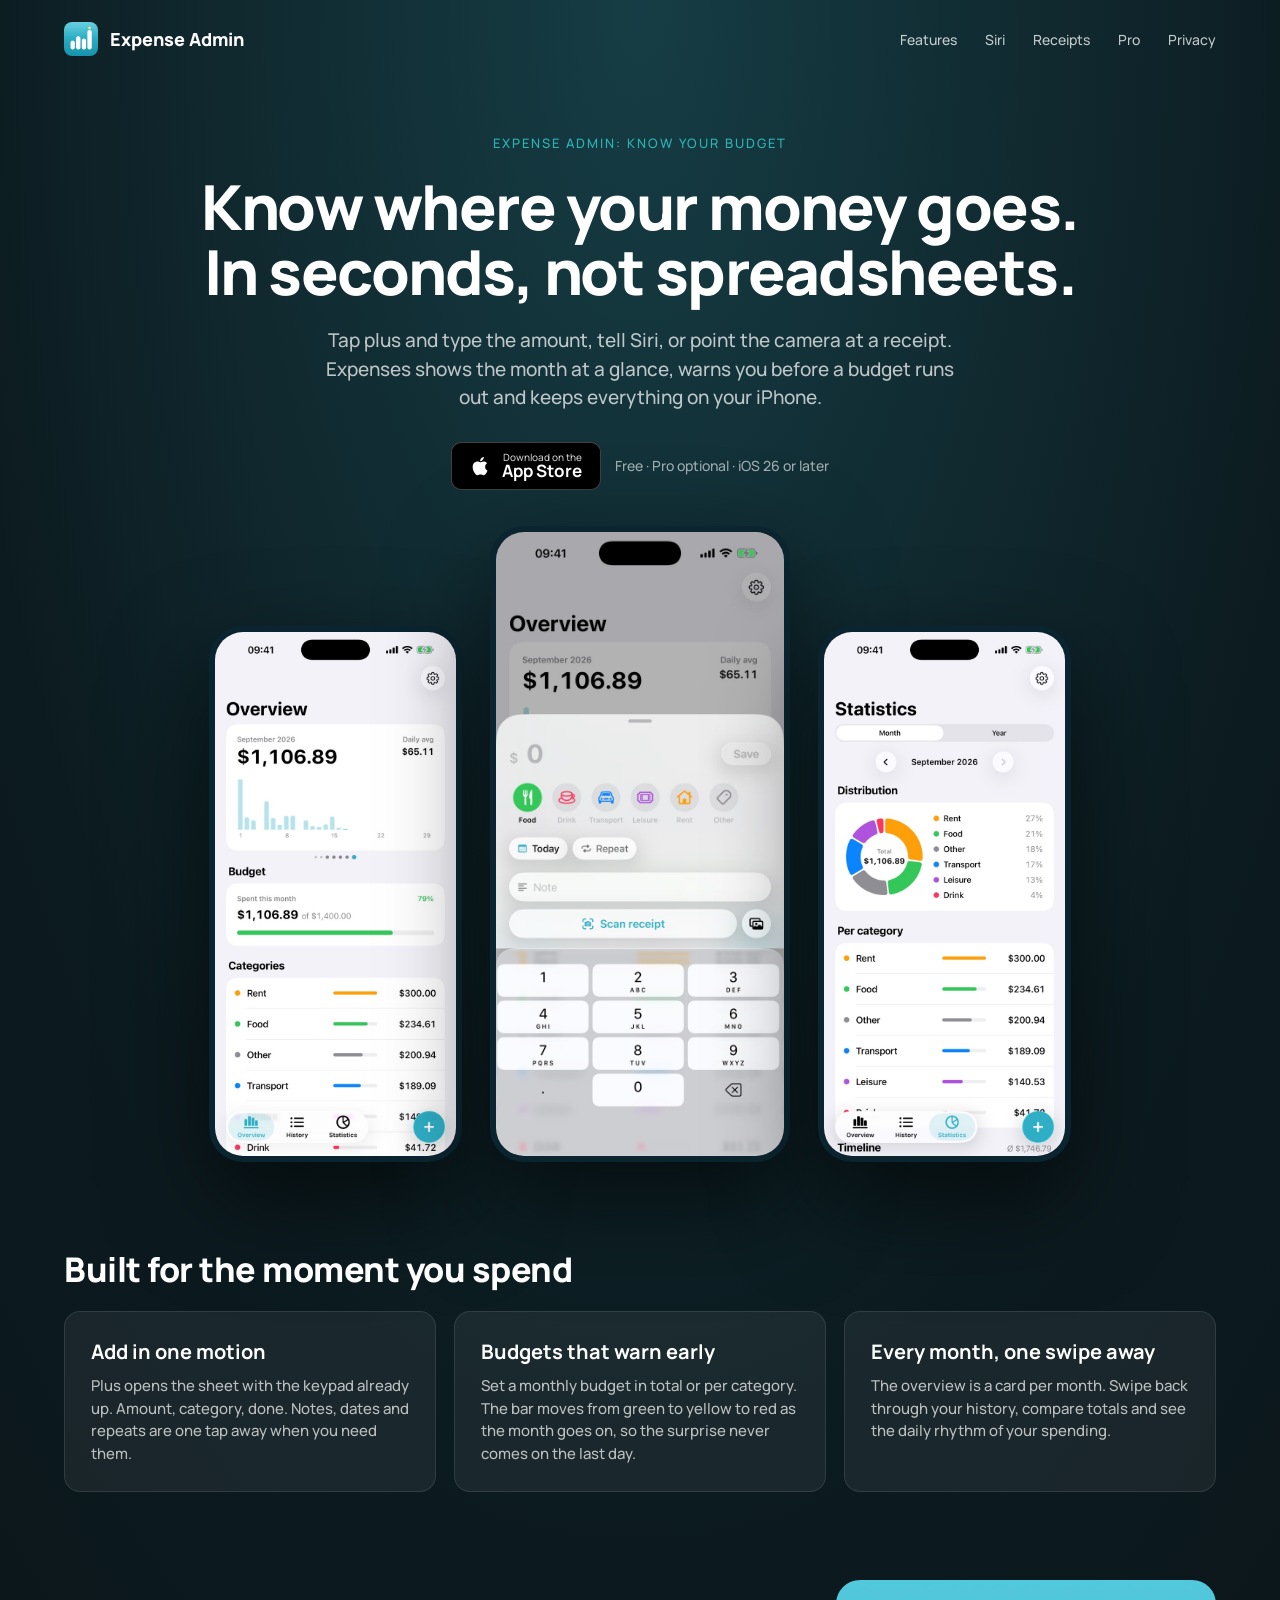
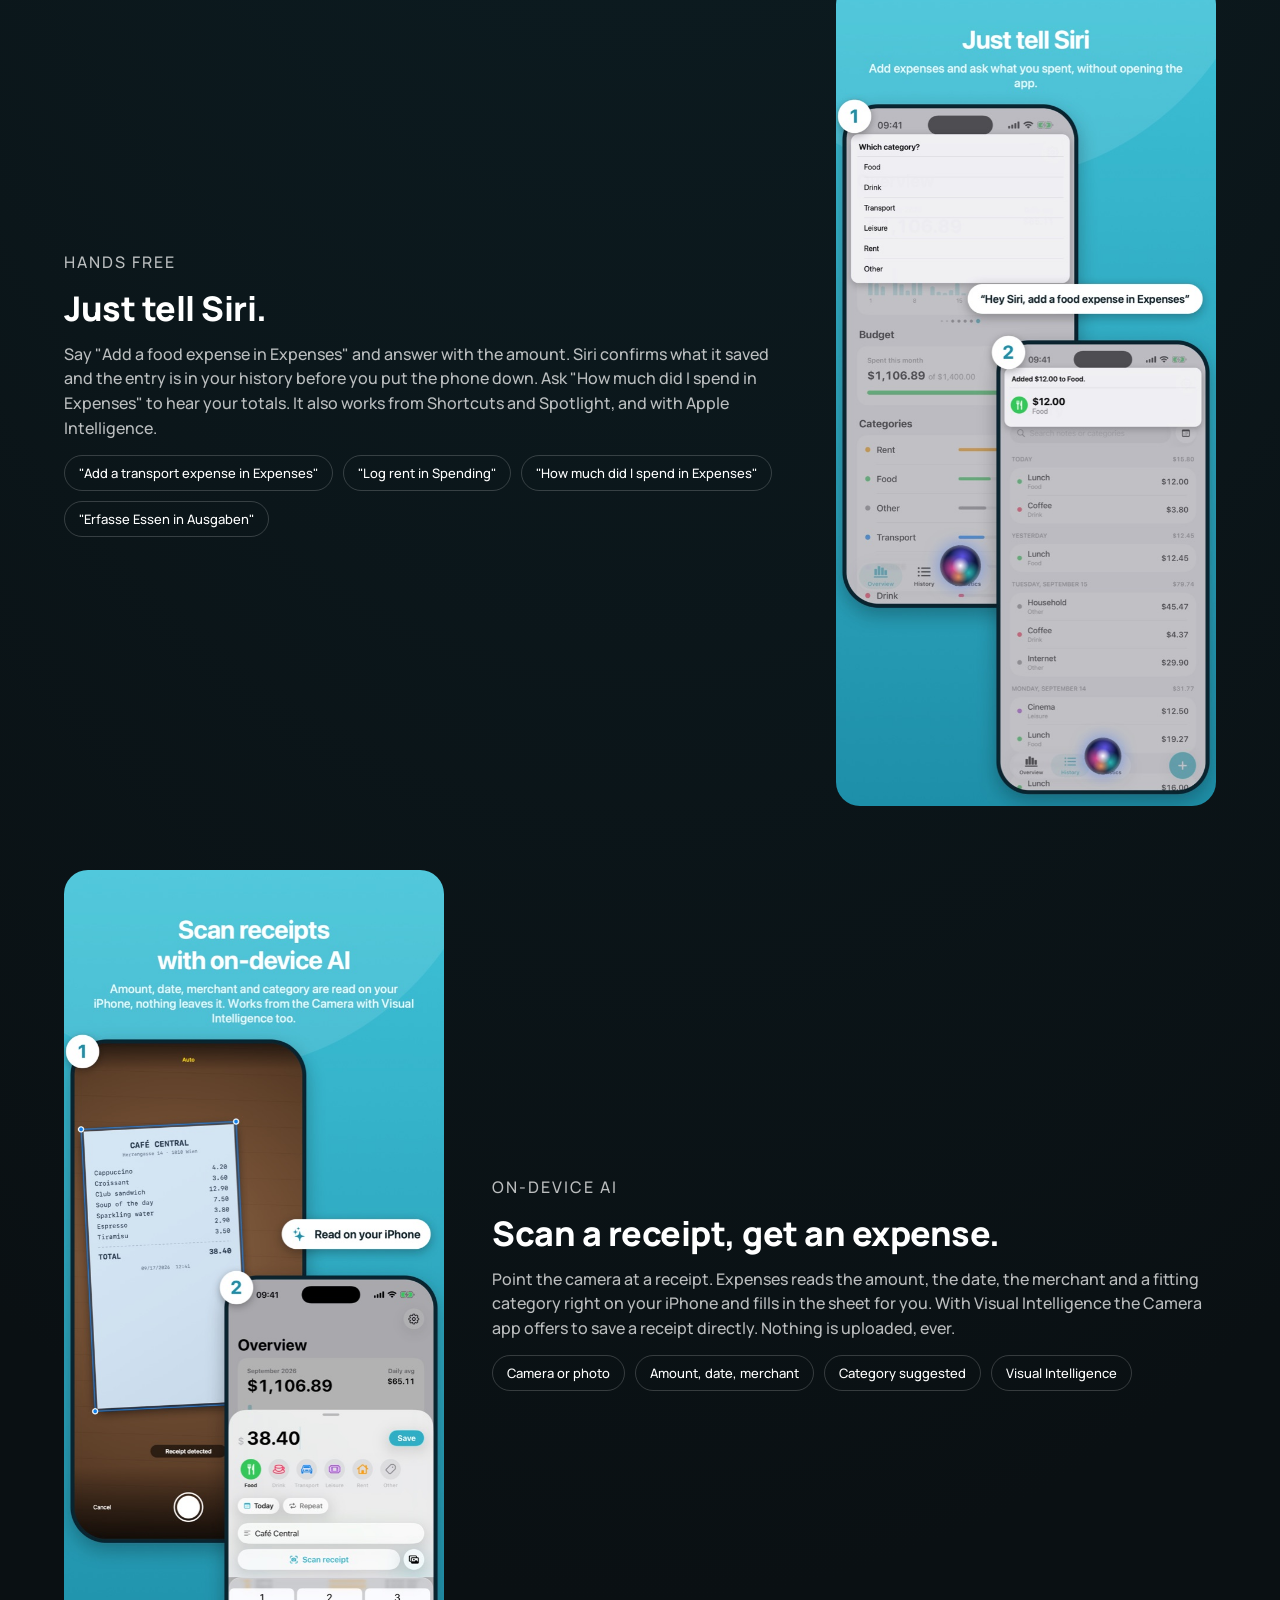
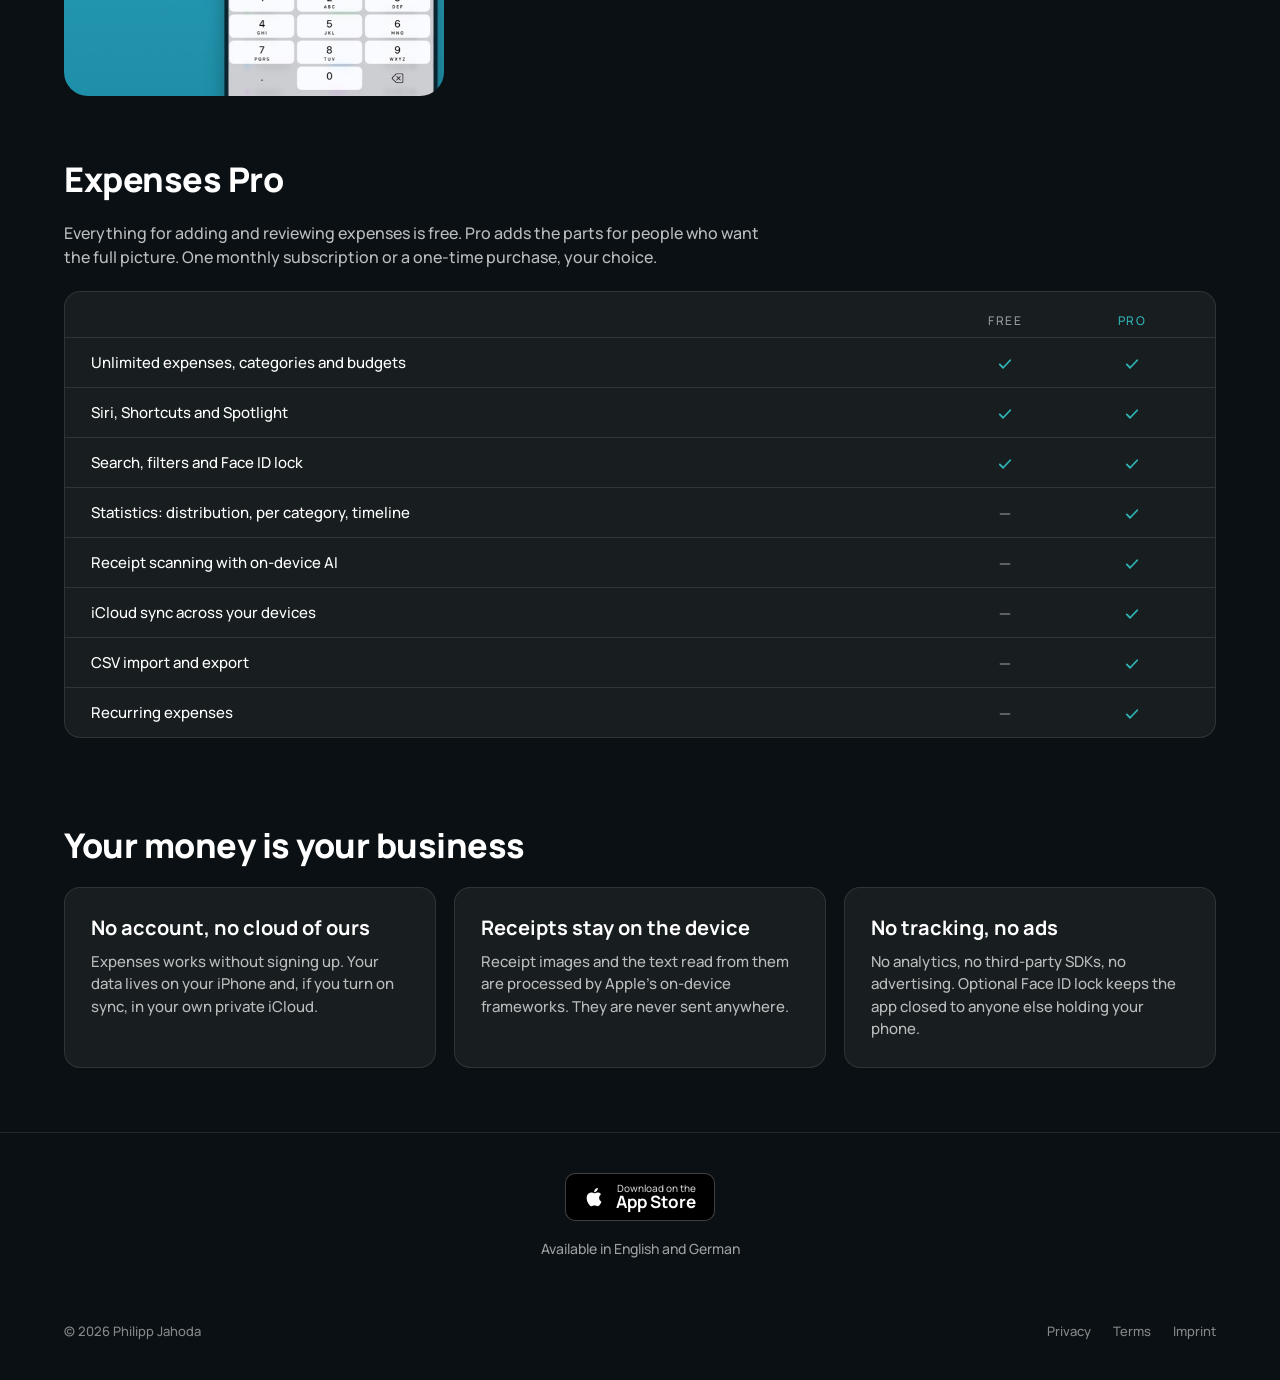
==== index.html @ 2e3025cd "Expense Admin landing site" ====
<!doctype html>
<html lang="en">
<head>
  <meta charset="utf-8">
  <meta name="viewport" content="width=device-width, initial-scale=1">
  <title>Expense Admin: Know your budget</title>
  <meta name="description" content="Expense Admin is a fast expense tracker for iPhone. Tap plus, tell Siri, or scan a receipt. Budgets, statistics and iCloud sync, with your data staying on your device.">
  <link rel="icon" type="image/png" href="assets/favicon.png?v=1">
  <link rel="apple-touch-icon" href="assets/icon.png?v=1">
  <link rel="preconnect" href="https://fonts.googleapis.com">
  <link rel="preconnect" href="https://fonts.gstatic.com" crossorigin>
  <link rel="stylesheet" href="https://fonts.googleapis.com/css2?family=Manrope:wght@500;600;700;800&display=swap">
  <link rel="stylesheet" href="styles.css">
</head>
<body>
<svg width="0" height="0" style="position:absolute" aria-hidden="true">
  <symbol id="check" viewBox="0 0 24 24"><path d="M5 12.5l4.5 4.5L19 7" fill="none" stroke="#2fb4b6" stroke-width="2.4" stroke-linecap="round" stroke-linejoin="round"/></symbol>
  <symbol id="dash" viewBox="0 0 24 24"><path d="M6 12h12" fill="none" stroke="rgba(255,255,255,0.3)" stroke-width="2.4" stroke-linecap="round"/></symbol>
  <symbol id="apple" viewBox="0 0 24 24"><path fill="#fff" d="M16.5 12.6c0-2.4 2-3.6 2.1-3.7-1.2-1.7-3-1.9-3.6-1.9-1.5-.2-3 .9-3.8.9-.8 0-2-.9-3.3-.8-1.7 0-3.2 1-4.1 2.5-1.8 3.1-.5 7.6 1.3 10.1.8 1.2 1.8 2.6 3.1 2.5 1.3 0 1.7-.8 3.3-.8 1.5 0 2 .8 3.3.8 1.4 0 2.2-1.2 3-2.5.9-1.4 1.3-2.7 1.3-2.8 0 0-2.6-1-2.6-3.9zM14 5.3c.7-.8 1.1-2 1-3.1-1 0-2.2.7-2.9 1.5-.6.7-1.2 1.9-1 3 1.1.1 2.2-.6 2.9-1.4z"/></symbol>
</svg>

<div class="stage">
  <header class="wrap nav">
    <a class="brand" href="#"><img src="assets/icon.png?v=1" alt="" width="34" height="34">Expense Admin</a>
    <nav class="nav-links">
      <a href="#features">Features</a>
      <a href="#siri">Siri</a>
      <a href="#receipts">Receipts</a>
      <a href="#pro">Pro</a>
      <a href="#privacy">Privacy</a>
    </nav>
  </header>

  <main>
    <section class="wrap hero">
      <p class="eyebrow">Expense Admin: Know your budget</p>
      <h1>Know where your money goes. In seconds, not spreadsheets.</h1>
      <p class="lead">Tap plus and type the amount, tell Siri, or point the camera at a receipt. Expenses shows the month at a glance, warns you before a budget runs out and keeps everything on your iPhone.</p>
      <div class="cta">
        <a class="store-badge" href="https://apps.apple.com/app/id951309216">
          <svg width="22" height="22" aria-hidden="true"><use href="#apple"/></svg>
          <div><small>Download on the</small><strong>App Store</strong></div>
        </a>
        <span class="cta-note">Free · Pro optional · iOS 26 or later</span>
      </div>
    </section>

    <div class="wrap phones">
      <figure class="phone"><img src="assets/overview.jpg?v=1" alt="The Overview screen with the month total, a daily chart, the budget bar and category totals"></figure>
      <figure class="phone main"><img src="assets/editor.jpg?v=1" alt="The add sheet with the amount field, categories, date and note above the keypad"></figure>
      <figure class="phone"><img src="assets/statistics.jpg?v=1" alt="The Statistics screen with a distribution ring and per-category bars"></figure>
    </div>

    <section id="features" class="wrap section">
      <h2>Built for the moment you spend</h2>
      <div class="cards">
        <article class="card">
          <h3>Add in one motion</h3>
          <p>Plus opens the sheet with the keypad already up. Amount, category, done. Notes, dates and repeats are one tap away when you need them.</p>
        </article>
        <article class="card">
          <h3>Budgets that warn early</h3>
          <p>Set a monthly budget in total or per category. The bar moves from green to yellow to red as the month goes on, so the surprise never comes on the last day.</p>
        </article>
        <article class="card">
          <h3>Every month, one swipe away</h3>
          <p>The overview is a card per month. Swipe back through your history, compare totals and see the daily rhythm of your spending.</p>
        </article>
      </div>
    </section>

    <section id="siri" class="wrap agents-row">
      <div class="agents-text">
        <p class="eyebrow">Hands free</p>
        <h2>Just tell Siri.</h2>
        <p>Say "Add a food expense in Expenses" and answer with the amount. Siri confirms what it saved and the entry is in your history before you put the phone down. Ask "How much did I spend in Expenses" to hear your totals. It also works from Shortcuts and Spotlight, and with Apple Intelligence.</p>
        <div class="pills"><span>"Add a transport expense in Expenses"</span><span>"Log rent in Spending"</span><span>"How much did I spend in Expenses"</span><span>"Erfasse Essen in Ausgaben"</span></div>
      </div>
      <div class="frame tall">
        <img src="assets/siri-flow.jpg?v=1" alt="Two phones: Siri asking which category, then confirming that 12 dollars were added to Food" loading="lazy">
      </div>
    </section>

    <section id="receipts" class="wrap agents-row">
      <div class="agents-text">
        <p class="eyebrow">On-device AI</p>
        <h2>Scan a receipt, get an expense.</h2>
        <p>Point the camera at a receipt. Expenses reads the amount, the date, the merchant and a fitting category right on your iPhone and fills in the sheet for you. With Visual Intelligence the Camera app offers to save a receipt directly. Nothing is uploaded, ever.</p>
        <div class="pills"><span>Camera or photo</span><span>Amount, date, merchant</span><span>Category suggested</span><span>Visual Intelligence</span></div>
      </div>
      <div class="frame tall">
        <img src="assets/receipt-flow.jpg?v=1" alt="Two phones: a receipt in the document camera, then the add sheet filled with the total and the merchant" loading="lazy">
      </div>
    </section>

    <section id="pro" class="wrap section">
      <h2>Expenses Pro</h2>
      <p class="section-intro">Everything for adding and reviewing expenses is free. Pro adds the parts for people who want the full picture. One monthly subscription or a one-time purchase, your choice.</p>
      <table class="compare-table">
        <thead>
          <tr><th scope="col"></th><th scope="col">Free</th><th scope="col" class="ours">Pro</th></tr>
        </thead>
        <tbody>
          <tr><td>Unlimited expenses, categories and budgets</td><td><span class="col-label">Free</span><svg width="18" height="18" aria-label="yes"><use href="#check"/></svg></td><td class="ours"><span class="col-label">Pro</span><svg width="18" height="18" aria-label="yes"><use href="#check"/></svg></td></tr>
          <tr><td>Siri, Shortcuts and Spotlight</td><td><span class="col-label">Free</span><svg width="18" height="18" aria-label="yes"><use href="#check"/></svg></td><td class="ours"><span class="col-label">Pro</span><svg width="18" height="18" aria-label="yes"><use href="#check"/></svg></td></tr>
          <tr><td>Search, filters and Face ID lock</td><td><span class="col-label">Free</span><svg width="18" height="18" aria-label="yes"><use href="#check"/></svg></td><td class="ours"><span class="col-label">Pro</span><svg width="18" height="18" aria-label="yes"><use href="#check"/></svg></td></tr>
          <tr><td>Statistics: distribution, per category, timeline</td><td><span class="col-label">Free</span><svg width="18" height="18" aria-label="no"><use href="#dash"/></svg></td><td class="ours"><span class="col-label">Pro</span><svg width="18" height="18" aria-label="yes"><use href="#check"/></svg></td></tr>
          <tr><td>Receipt scanning with on-device AI</td><td><span class="col-label">Free</span><svg width="18" height="18" aria-label="no"><use href="#dash"/></svg></td><td class="ours"><span class="col-label">Pro</span><svg width="18" height="18" aria-label="yes"><use href="#check"/></svg></td></tr>
          <tr><td>iCloud sync across your devices</td><td><span class="col-label">Free</span><svg width="18" height="18" aria-label="no"><use href="#dash"/></svg></td><td class="ours"><span class="col-label">Pro</span><svg width="18" height="18" aria-label="yes"><use href="#check"/></svg></td></tr>
          <tr><td>CSV import and export</td><td><span class="col-label">Free</span><svg width="18" height="18" aria-label="no"><use href="#dash"/></svg></td><td class="ours"><span class="col-label">Pro</span><svg width="18" height="18" aria-label="yes"><use href="#check"/></svg></td></tr>
          <tr><td>Recurring expenses</td><td><span class="col-label">Free</span><svg width="18" height="18" aria-label="no"><use href="#dash"/></svg></td><td class="ours"><span class="col-label">Pro</span><svg width="18" height="18" aria-label="yes"><use href="#check"/></svg></td></tr>
        </tbody>
      </table>
    </section>

    <section id="privacy" class="wrap section">
      <h2>Your money is your business</h2>
      <div class="cards">
        <article class="card">
          <h3>No account, no cloud of ours</h3>
          <p>Expenses works without signing up. Your data lives on your iPhone and, if you turn on sync, in your own private iCloud.</p>
        </article>
        <article class="card">
          <h3>Receipts stay on the device</h3>
          <p>Receipt images and the text read from them are processed by Apple's on-device frameworks. They are never sent anywhere.</p>
        </article>
        <article class="card">
          <h3>No tracking, no ads</h3>
          <p>No analytics, no third-party SDKs, no advertising. Optional Face ID lock keeps the app closed to anyone else holding your phone.</p>
        </article>
      </div>
    </section>

    <section class="wrap closing">
      <a class="store-badge" href="https://apps.apple.com/app/id951309216">
        <svg width="22" height="22" aria-hidden="true"><use href="#apple"/></svg>
        <div><small>Download on the</small><strong>App Store</strong></div>
      </a>
      <span class="cta-note">Available in English and German</span>
    </section>
  </main>

  <footer class="wrap footer">
    <span>© 2026 Philipp Jahoda</span>
    <nav>
      <a href="privacy.html">Privacy</a>
      <a href="terms.html">Terms</a>
      <a href="imprint.html">Imprint</a>
    </nav>
  </footer>
</div>
</body>
</html>
---- styles.css ----
:root {
  --accent: #2fb4b6;
  --accent-hover: #1f8f91;
  --stage: radial-gradient(120% 70% at 50% 0%, #163d45 0%, #0c1b20 45%, #0a1013 100%);
  --ground: #0a1013;
  --card-bg: rgba(255, 255, 255, 0.06);
  --card-border: rgba(255, 255, 255, 0.1);
  --line: rgba(255, 255, 255, 0.1);
  --text: #fff;
  --text-soft: rgba(255, 255, 255, 0.72);
  --text-dim: rgba(255, 255, 255, 0.55);
  --text-faint: rgba(255, 255, 255, 0.5);
  --shadow: 0 40px 100px rgba(0, 0, 0, 0.6);
  --gutter: 64px;
}

* { box-sizing: border-box; }

html { scroll-behavior: smooth; }

body {
  margin: 0;
  font-family: Manrope, -apple-system, "Helvetica Neue", sans-serif;
  font-weight: 500;
  -webkit-font-smoothing: antialiased;
  color: var(--text);
  background: var(--ground);
}

a { color: var(--accent); text-decoration: none; }
a:hover { color: var(--accent-hover); }

h1, h2, h3, p { margin: 0; }

.stage {
  background: var(--stage);
  min-height: 100vh;
}

.wrap {
  max-width: 1280px;
  margin: 0 auto;
  padding-inline: var(--gutter);
}

.nav {
  display: flex;
  align-items: center;
  justify-content: space-between;
  padding-block: 22px;
}

.brand {
  display: flex;
  align-items: center;
  gap: 12px;
  color: var(--text);
  font-weight: 800;
  font-size: 18px;
}
.brand:hover { color: var(--text); }
.brand img { width: 34px; height: 34px; border-radius: 8px; }

.nav-links {
  display: flex;
  gap: 28px;
  font-size: 14px;
}
.nav-links a { color: rgba(255, 255, 255, 0.75); }
.nav-links a:hover { color: var(--text); }

.hero {
  display: flex;
  flex-direction: column;
  align-items: center;
  gap: 22px;
  padding-block: 56px 24px;
  text-align: center;
}

.eyebrow {
  font-size: 13px;
  letter-spacing: 2px;
  text-transform: uppercase;
  color: var(--accent);
}

.hero h1 {
  font-size: clamp(36px, 6vw, 62px);
  line-height: 1.05;
  font-weight: 800;
  letter-spacing: -1.5px;
  max-width: 900px;
}

.lead {
  font-size: 19px;
  line-height: 1.5;
  color: var(--text-soft);
  max-width: 640px;
}

.cta {
  display: flex;
  gap: 14px;
  align-items: center;
  flex-wrap: wrap;
  justify-content: center;
  margin-top: 8px;
}
.cta-note { font-size: 14px; color: rgba(255, 255, 255, 0.6); }

.store-badge {
  display: inline-flex;
  align-items: center;
  gap: 10px;
  height: 48px;
  padding: 0 18px;
  border-radius: 10px;
  background: #000;
  color: var(--text);
  border: 1px solid rgba(255, 255, 255, 0.25);
}
.store-badge:hover { color: var(--text); border-color: rgba(255, 255, 255, 0.5); }
.store-badge div { display: flex; flex-direction: column; line-height: 1.05; }
.store-badge small { font-size: 10px; opacity: 0.8; }
.store-badge strong { font-size: 17px; font-weight: 700; }

.frame {
  position: relative;
  width: 100%;
  max-width: 1040px;
  margin: 0 auto;
  aspect-ratio: 16 / 9;
  border-radius: 18px;
  overflow: hidden;
  box-shadow: var(--shadow);
  background: #000;
}
.frame video,
.frame img {
  display: block;
  width: 100%;
  height: 100%;
  object-fit: cover;
}
.frame-note {
  position: absolute;
  left: 14px;
  bottom: 12px;
  font-size: 12px;
  color: rgba(255, 255, 255, 0.7);
  background: rgba(0, 0, 0, 0.45);
  padding: 4px 8px;
  border-radius: 6px;
  pointer-events: none;
}
.frame-note.top { top: 12px; bottom: auto; }

.hero-video { padding-block: 20px 64px; }

.section {
  display: flex;
  flex-direction: column;
  gap: 22px;
  padding-block: 24px 64px;
}
.section.centered { align-items: center; text-align: center; padding-top: 8px; }
.section h2, .agents-text h2 {
  font-size: 34px;
  font-weight: 800;
  letter-spacing: -0.5px;
  line-height: 1.15;
}
.section-intro {
  font-size: 16px;
  line-height: 1.5;
  color: var(--text-soft);
  max-width: 720px;
}
.section.centered .section-intro { max-width: 640px; }

.cards {
  display: grid;
  grid-template-columns: repeat(3, minmax(0, 1fr));
  gap: 18px;
}
.card {
  display: flex;
  flex-direction: column;
  gap: 10px;
  padding: 26px;
  border-radius: 16px;
  background: var(--card-bg);
  border: 1px solid var(--card-border);
}
.card h3 { font-size: 20px; font-weight: 700; }
.card p { font-size: 15px; line-height: 1.5; color: rgba(255, 255, 255, 0.7); }

.compare-table {
  width: 100%;
  border-collapse: separate;
  border-spacing: 0;
  border-radius: 16px;
  background: var(--card-bg);
  border: 1px solid var(--card-border);
}
.compare-table th {
  padding: 20px 0 8px;
  font-size: 12px;
  font-weight: 500;
  letter-spacing: 1.5px;
  text-transform: uppercase;
  color: var(--text-dim);
  text-align: center;
}
.compare-table th:first-child { width: auto; }
.compare-table th.ours { color: var(--accent); }
.compare-table th:not(:first-child) { width: 140px; }
.compare-table td {
  padding: 14px 0;
  border-top: 1px solid var(--line);
  font-size: 15px;
}
.compare-table td:first-child { padding-left: 26px; }
.compare-table td:last-child { padding-right: 26px; }
.compare-table th:first-child { padding-left: 26px; }
.compare-table th:last-child { padding-right: 26px; }
.compare-table td:not(:first-child) { text-align: center; }
.compare-table svg { display: inline-block; vertical-align: middle; }
.compare-table .col-label { display: none; }

.agents-row {
  display: flex;
  flex-direction: column;
  gap: 32px;
  align-items: stretch;
  padding-block: 24px 40px;
}
.agents-text {
  display: flex;
  flex-direction: column;
  gap: 14px;
  max-width: 760px;
}
.agents-text p { font-size: 16px; line-height: 1.55; color: var(--text-soft); }
.agents-row .frame {
  width: 100%;
  max-width: 1040px;
  margin: 0 auto;
  border-radius: 14px;
  box-shadow: 0 30px 80px rgba(0, 0, 0, 0.5);
}

.pills { display: flex; gap: 10px; flex-wrap: wrap; }
.pills span {
  padding: 8px 14px;
  border-radius: 999px;
  border: 1px solid rgba(255, 255, 255, 0.18);
  font-size: 13px;
}

.closing {
  display: flex;
  flex-direction: column;
  align-items: center;
  gap: 18px;
  padding-block: 40px 64px;
  text-align: center;
  border-top: 1px solid var(--line);
}

.footer {
  display: flex;
  justify-content: space-between;
  align-items: center;
  gap: 16px;
  flex-wrap: wrap;
  padding-bottom: 40px;
  font-size: 13px;
  color: var(--text-faint);
}
.footer nav { display: flex; gap: 22px; }
.footer a { color: var(--text-faint); }
.footer a:hover { color: var(--text); }

.legal {
  max-width: 680px;
  margin: 0 auto;
  padding-block: 40px 80px;
  font-size: 16px;
  line-height: 1.6;
  color: var(--text-soft);
}
.legal h1 { font-size: 38px; line-height: 1.1; letter-spacing: -1px; color: var(--text); margin-bottom: 8px; }
.legal h2 { font-size: 22px; font-weight: 700; color: var(--text); margin-top: 36px; margin-bottom: 8px; }
.legal p { margin-bottom: 14px; }
.legal ul { margin: 0 0 14px; padding-left: 22px; }
.legal li { margin-bottom: 6px; }
.legal .updated { font-size: 14px; color: var(--text-dim); }
.legal .back { display: inline-block; margin-top: 32px; }

@media (max-width: 900px) {
  :root { --gutter: 32px; }
  .cards { grid-template-columns: 1fr; }
  .agents-row { flex-direction: column; align-items: stretch; }
  .agents-row .frame { width: 100%; }
}

@media (max-width: 720px) {
  .nav-links { display: none; }
}

@media (max-width: 600px) {
  :root { --gutter: 20px; }
  .hero { padding-top: 32px; }
  .hero h1 { letter-spacing: -1px; }
  .lead { font-size: 17px; }
  .section h2, .agents-text h2 { font-size: 28px; }
  .frame, .agents-row .frame { border-radius: 12px; }

  .compare-table thead { display: none; }
  .compare-table, .compare-table tbody, .compare-table tr, .compare-table td { display: block; }
  .compare-table { padding: 4px 20px; }
  .compare-table tr { padding: 14px 0; border-top: 1px solid var(--line); }
  .compare-table tr:first-child { border-top: 0; }
  .compare-table td { padding: 0; border: 0; }
  .compare-table td:first-child { padding: 0 0 8px; }
  .compare-table td:not(:first-child) {
    display: inline-flex;
    align-items: center;
    gap: 6px;
    margin-right: 18px;
    font-size: 13px;
    color: var(--text-dim);
  }
  .compare-table td.ours { color: var(--accent); }
  .compare-table .col-label { display: inline; }
}

.phones {
  display: flex;
  justify-content: center;
  align-items: flex-end;
  gap: 28px;
  padding-block: 12px 64px;
}
.phone {
  margin: 0;
  width: 22%;
  max-width: 300px;
  border-radius: 34px;
  overflow: hidden;
  border: 6px solid #0b2530;
  box-shadow: var(--shadow);
  background: #000;
}
.phone.main { width: 26%; max-width: 340px; }
.phone img { display: block; width: 100%; height: auto; }

.frame.tall {
  aspect-ratio: 1320 / 2868;
  max-width: 460px;
  background: transparent;
  box-shadow: none;
  border-radius: 24px;
}
.agents-row .frame.tall { max-width: 460px; }

@media (min-width: 901px) {
  .agents-row { flex-direction: row; align-items: center; gap: 48px; }
  .agents-row .agents-text { flex: 1; }
  .agents-row .frame.tall { flex: 0 0 380px; }
  #receipts { flex-direction: row-reverse; }
}

@media (max-width: 600px) {
  .phones { gap: 12px; padding-bottom: 40px; }
  .phone { width: 30%; border-radius: 22px; border-width: 4px; }
  .phone.main { width: 34%; }
}
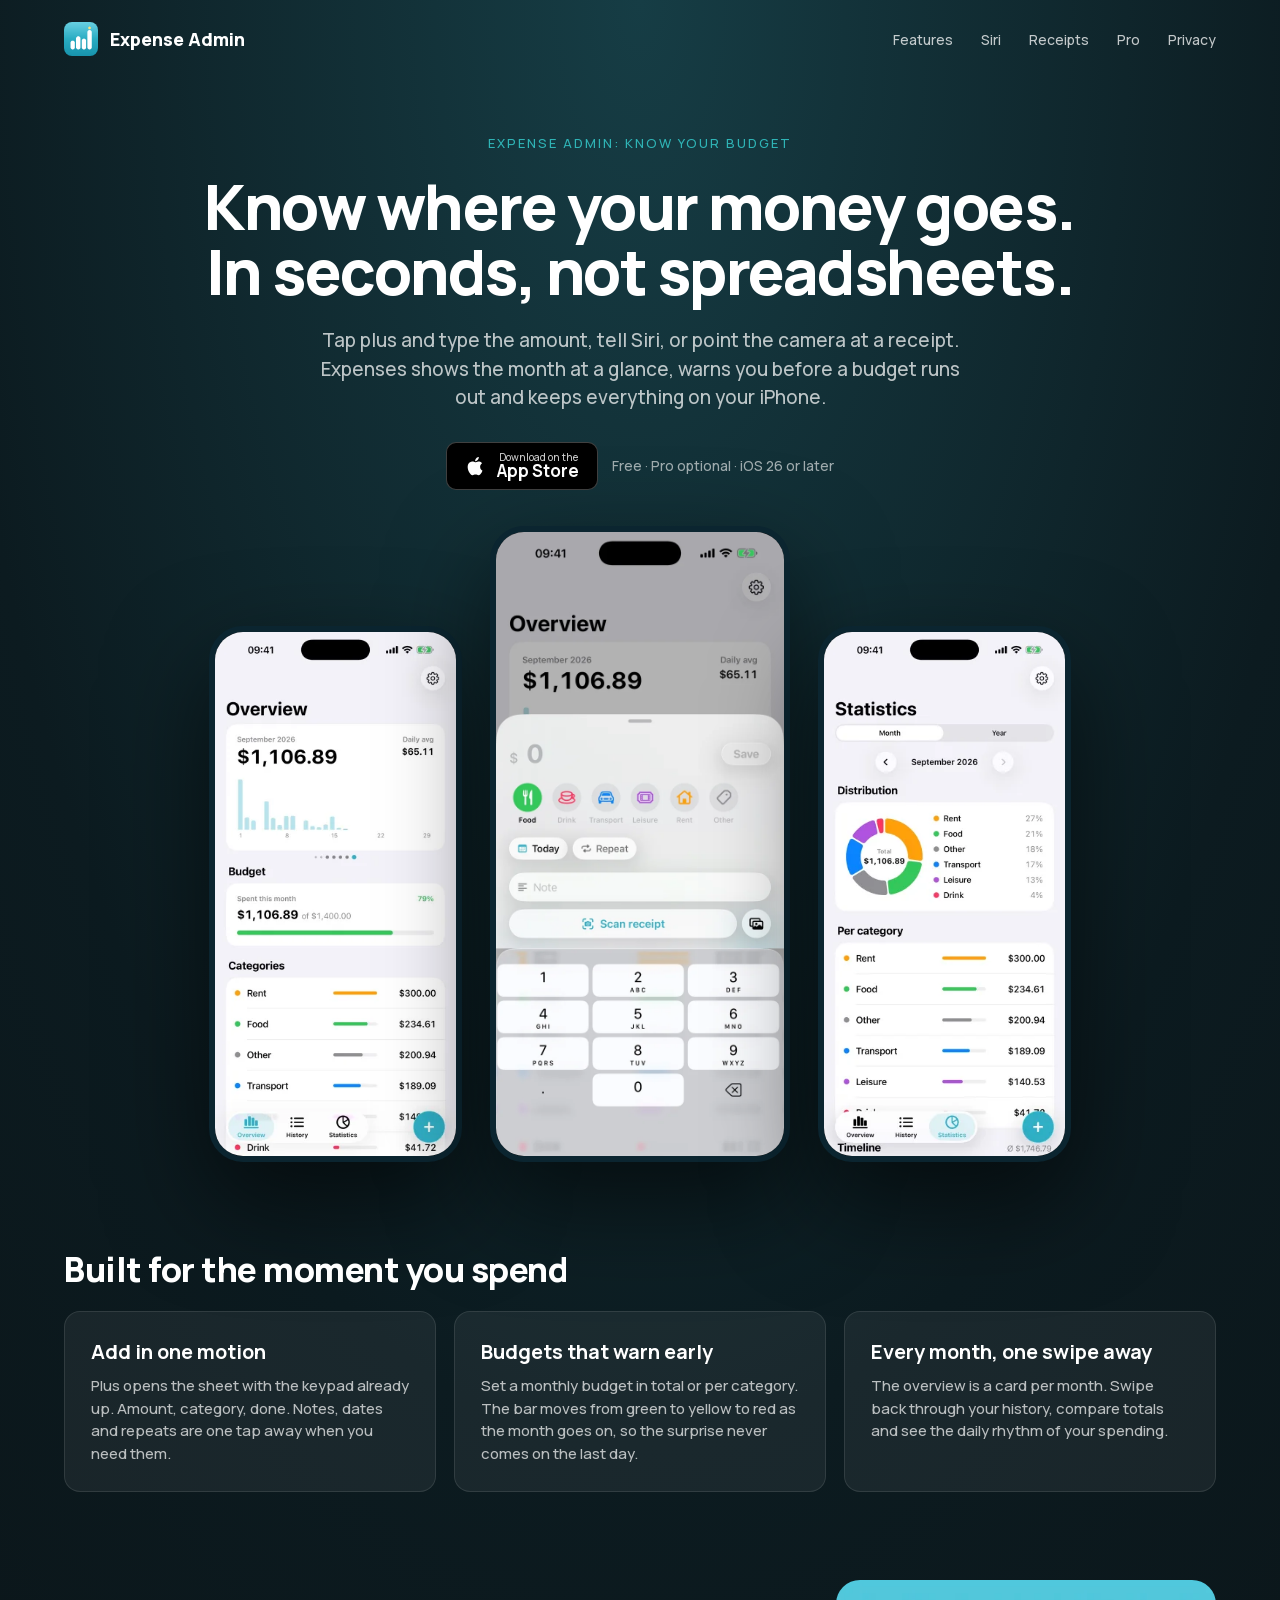
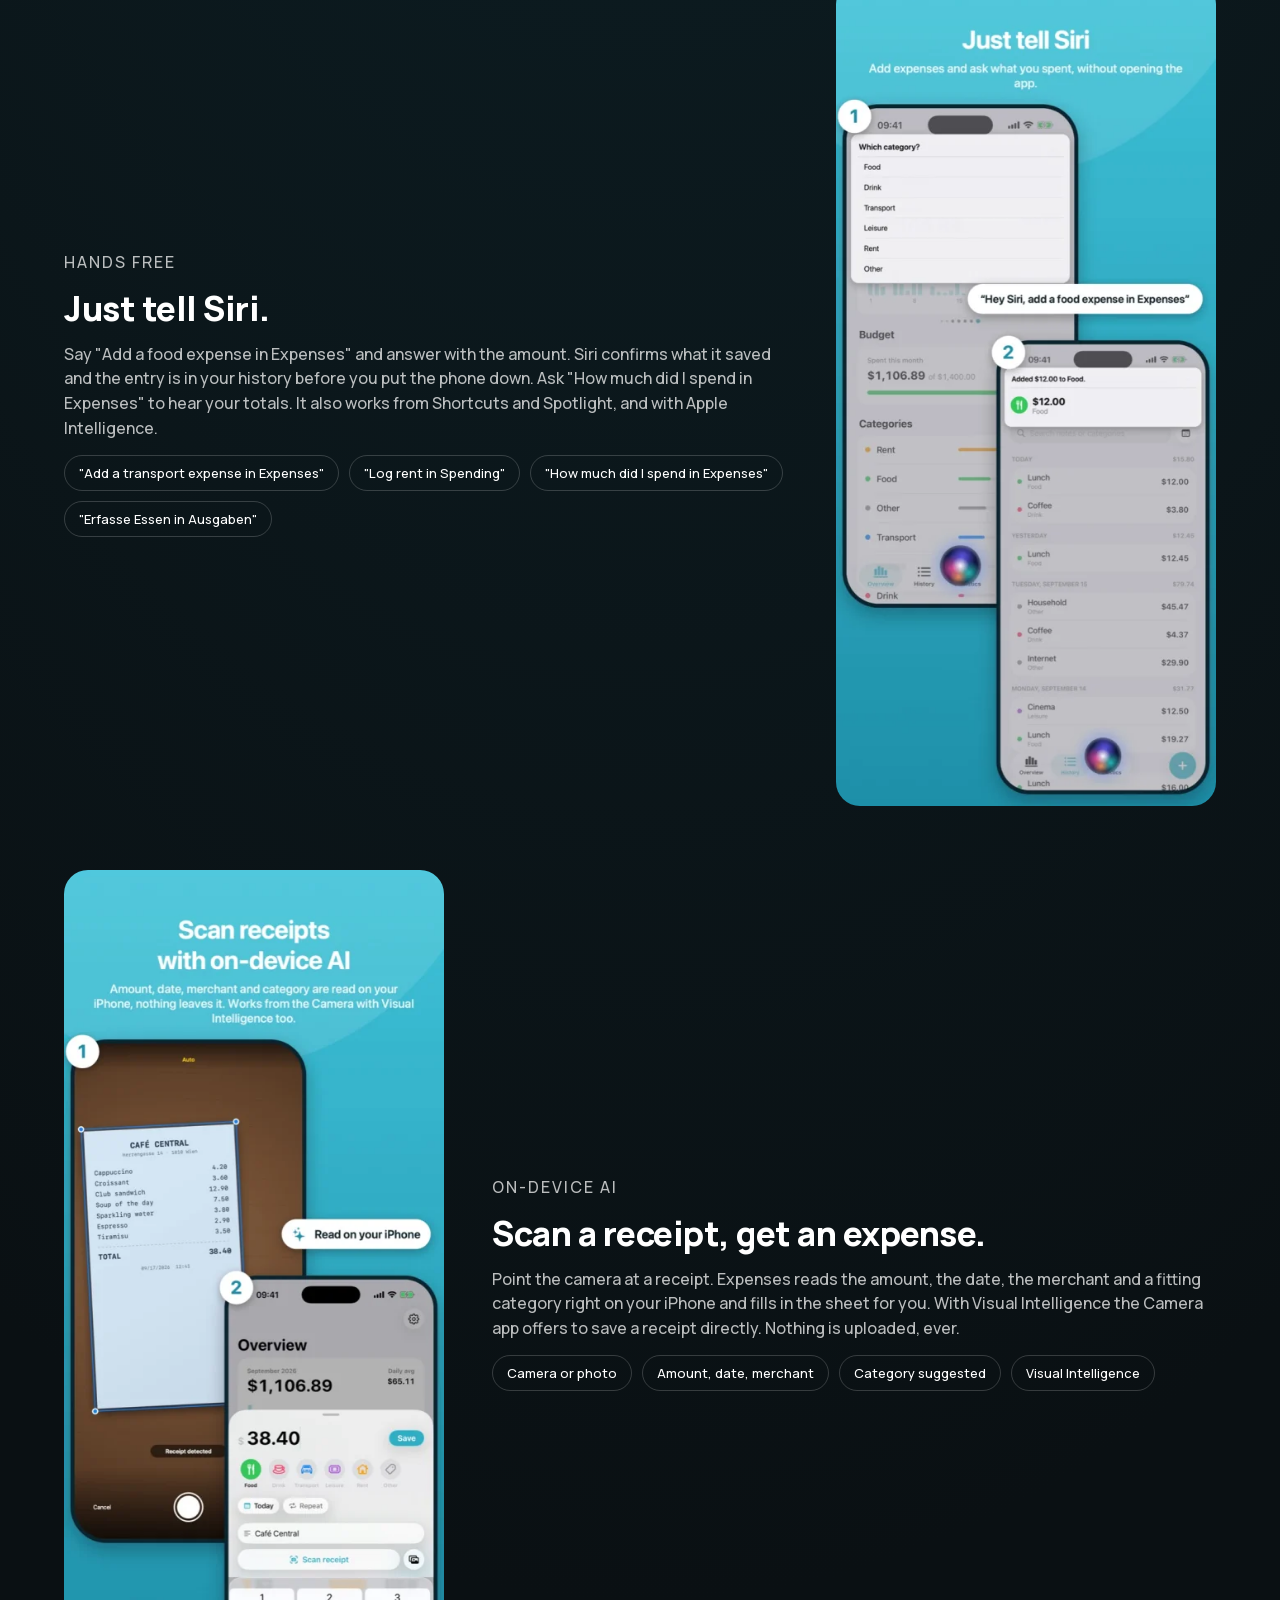
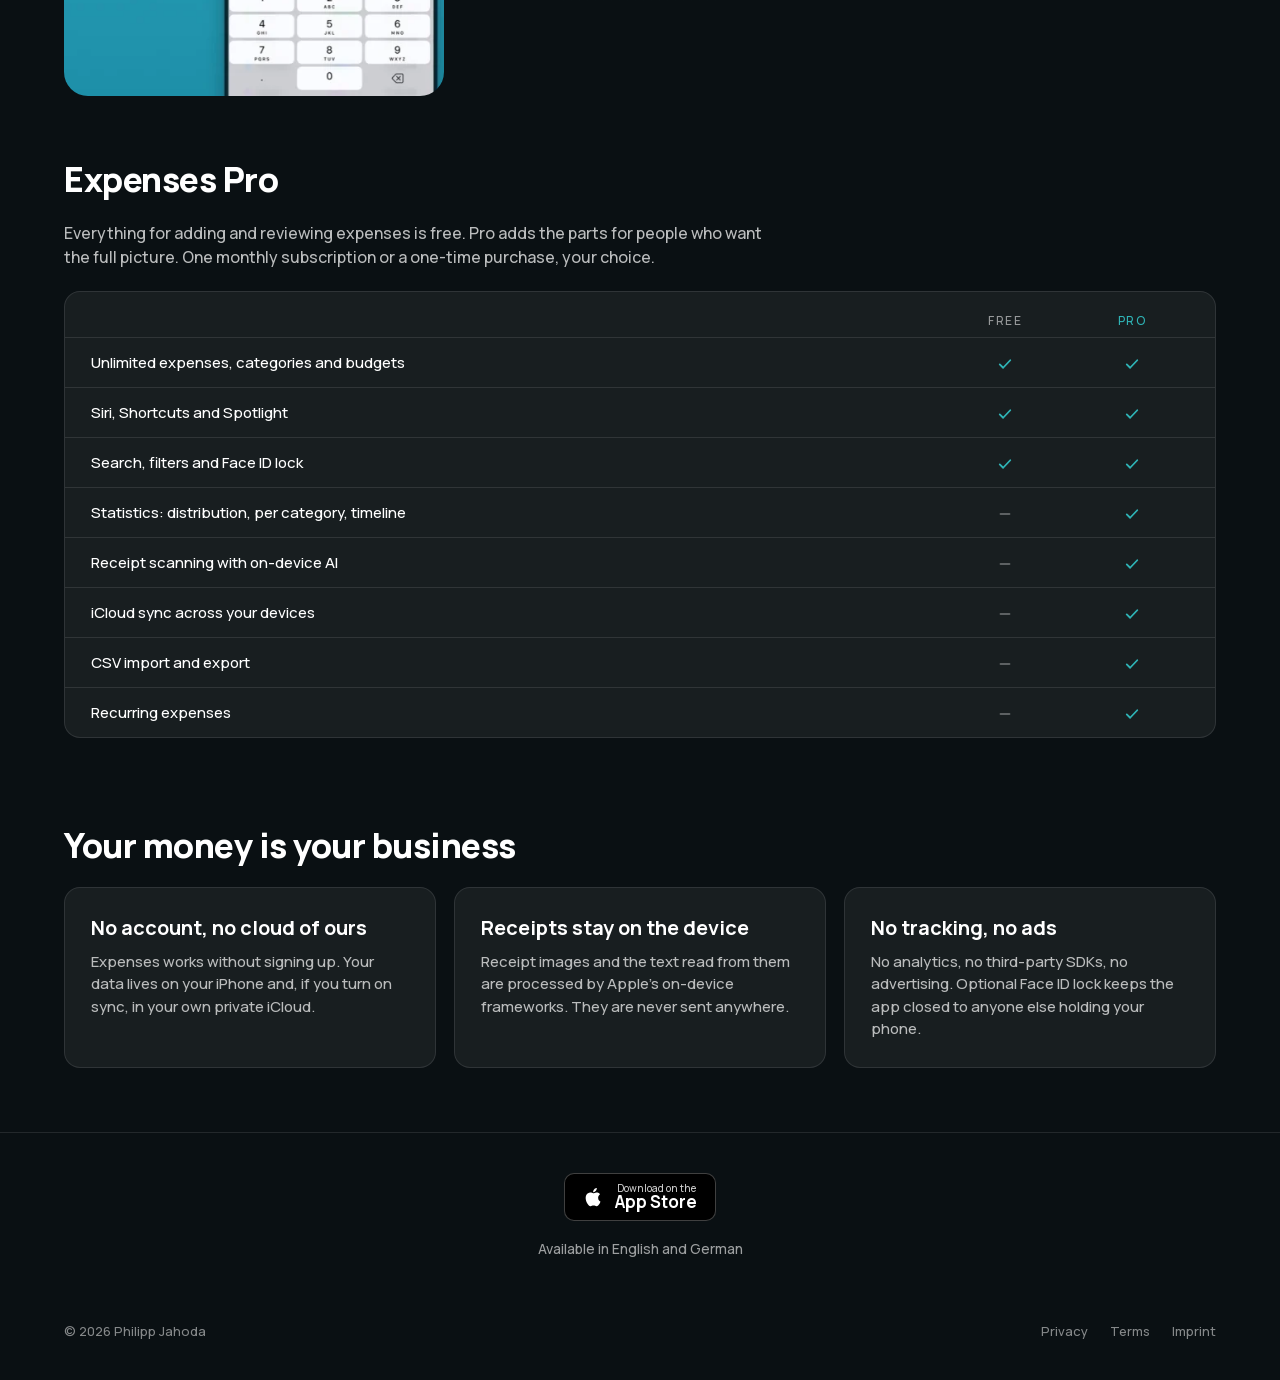
==== commit d5b7e393: "Remove render blocking requests and shrink images" ====
--- a/index.html
+++ b/index.html
@@ -7,10 +7,400 @@
   <meta name="description" content="Expense Admin is a fast expense tracker for iPhone. Tap plus, tell Siri, or scan a receipt. Budgets, statistics and iCloud sync, with your data staying on your device.">
   <link rel="icon" type="image/png" href="assets/favicon.png?v=1">
   <link rel="apple-touch-icon" href="assets/icon.png?v=1">
-  <link rel="preconnect" href="https://fonts.googleapis.com">
-  <link rel="preconnect" href="https://fonts.gstatic.com" crossorigin>
-  <link rel="stylesheet" href="https://fonts.googleapis.com/css2?family=Manrope:wght@500;600;700;800&display=swap">
-  <link rel="stylesheet" href="styles.css">
+  <link rel="preload" href="assets/manrope-latin.woff2" as="font" type="font/woff2" crossorigin>
+  <!-- inlined from styles.css, run build.sh after editing it -->
+  <style>
+@font-face {
+  font-family: Manrope;
+  font-style: normal;
+  font-weight: 500 800;
+  font-display: swap;
+  src: url(assets/manrope-latin.woff2) format('woff2');
+}
+
+:root {
+  --accent: #2fb4b6;
+  --accent-hover: #1f8f91;
+  --stage: radial-gradient(120% 70% at 50% 0%, #163d45 0%, #0c1b20 45%, #0a1013 100%);
+  --ground: #0a1013;
+  --card-bg: rgba(255, 255, 255, 0.06);
+  --card-border: rgba(255, 255, 255, 0.1);
+  --line: rgba(255, 255, 255, 0.1);
+  --text: #fff;
+  --text-soft: rgba(255, 255, 255, 0.72);
+  --text-dim: rgba(255, 255, 255, 0.55);
+  --text-faint: rgba(255, 255, 255, 0.5);
+  --shadow: 0 40px 100px rgba(0, 0, 0, 0.6);
+  --gutter: 64px;
+}
+
+* { box-sizing: border-box; }
+
+html { scroll-behavior: smooth; }
+
+body {
+  margin: 0;
+  font-family: Manrope, -apple-system, "Helvetica Neue", sans-serif;
+  font-weight: 500;
+  -webkit-font-smoothing: antialiased;
+  color: var(--text);
+  background: var(--ground);
+}
+
+a { color: var(--accent); text-decoration: none; }
+a:hover { color: var(--accent-hover); }
+
+h1, h2, h3, p { margin: 0; }
+
+.stage {
+  background: var(--stage);
+  min-height: 100vh;
+}
+
+.wrap {
+  max-width: 1280px;
+  margin: 0 auto;
+  padding-inline: var(--gutter);
+}
+
+.nav {
+  display: flex;
+  align-items: center;
+  justify-content: space-between;
+  padding-block: 22px;
+}
+
+.brand {
+  display: flex;
+  align-items: center;
+  gap: 12px;
+  color: var(--text);
+  font-weight: 800;
+  font-size: 18px;
+}
+.brand:hover { color: var(--text); }
+.brand img { width: 34px; height: 34px; border-radius: 8px; }
+
+.nav-links {
+  display: flex;
+  gap: 28px;
+  font-size: 14px;
+}
+.nav-links a { color: rgba(255, 255, 255, 0.75); }
+.nav-links a:hover { color: var(--text); }
+
+.hero {
+  display: flex;
+  flex-direction: column;
+  align-items: center;
+  gap: 22px;
+  padding-block: 56px 24px;
+  text-align: center;
+}
+
+.eyebrow {
+  font-size: 13px;
+  letter-spacing: 2px;
+  text-transform: uppercase;
+  color: var(--accent);
+}
+
+.hero h1 {
+  font-size: clamp(36px, 6vw, 62px);
+  line-height: 1.05;
+  font-weight: 800;
+  letter-spacing: -1.5px;
+  max-width: 900px;
+}
+
+.lead {
+  font-size: 19px;
+  line-height: 1.5;
+  color: var(--text-soft);
+  max-width: 640px;
+}
+
+.cta {
+  display: flex;
+  gap: 14px;
+  align-items: center;
+  flex-wrap: wrap;
+  justify-content: center;
+  margin-top: 8px;
+}
+.cta-note { font-size: 14px; color: rgba(255, 255, 255, 0.6); }
+
+.store-badge {
+  display: inline-flex;
+  align-items: center;
+  gap: 10px;
+  height: 48px;
+  padding: 0 18px;
+  border-radius: 10px;
+  background: #000;
+  color: var(--text);
+  border: 1px solid rgba(255, 255, 255, 0.25);
+}
+.store-badge:hover { color: var(--text); border-color: rgba(255, 255, 255, 0.5); }
+.store-badge div { display: flex; flex-direction: column; line-height: 1.05; }
+.store-badge small { font-size: 10px; opacity: 0.8; }
+.store-badge strong { font-size: 17px; font-weight: 700; }
+
+.frame {
+  position: relative;
+  width: 100%;
+  max-width: 1040px;
+  margin: 0 auto;
+  aspect-ratio: 16 / 9;
+  border-radius: 18px;
+  overflow: hidden;
+  box-shadow: var(--shadow);
+  background: #000;
+}
+.frame video,
+.frame img {
+  display: block;
+  width: 100%;
+  height: 100%;
+  object-fit: cover;
+}
+.frame-note {
+  position: absolute;
+  left: 14px;
+  bottom: 12px;
+  font-size: 12px;
+  color: rgba(255, 255, 255, 0.7);
+  background: rgba(0, 0, 0, 0.45);
+  padding: 4px 8px;
+  border-radius: 6px;
+  pointer-events: none;
+}
+.frame-note.top { top: 12px; bottom: auto; }
+
+.hero-video { padding-block: 20px 64px; }
+
+.section {
+  display: flex;
+  flex-direction: column;
+  gap: 22px;
+  padding-block: 24px 64px;
+}
+.section.centered { align-items: center; text-align: center; padding-top: 8px; }
+.section h2, .agents-text h2 {
+  font-size: 34px;
+  font-weight: 800;
+  letter-spacing: -0.5px;
+  line-height: 1.15;
+}
+.section-intro {
+  font-size: 16px;
+  line-height: 1.5;
+  color: var(--text-soft);
+  max-width: 720px;
+}
+.section.centered .section-intro { max-width: 640px; }
+
+.cards {
+  display: grid;
+  grid-template-columns: repeat(3, minmax(0, 1fr));
+  gap: 18px;
+}
+.card {
+  display: flex;
+  flex-direction: column;
+  gap: 10px;
+  padding: 26px;
+  border-radius: 16px;
+  background: var(--card-bg);
+  border: 1px solid var(--card-border);
+}
+.card h3 { font-size: 20px; font-weight: 700; }
+.card p { font-size: 15px; line-height: 1.5; color: rgba(255, 255, 255, 0.7); }
+
+.compare-table {
+  width: 100%;
+  border-collapse: separate;
+  border-spacing: 0;
+  border-radius: 16px;
+  background: var(--card-bg);
+  border: 1px solid var(--card-border);
+}
+.compare-table th {
+  padding: 20px 0 8px;
+  font-size: 12px;
+  font-weight: 500;
+  letter-spacing: 1.5px;
+  text-transform: uppercase;
+  color: var(--text-dim);
+  text-align: center;
+}
+.compare-table th:first-child { width: auto; }
+.compare-table th.ours { color: var(--accent); }
+.compare-table th:not(:first-child) { width: 140px; }
+.compare-table td {
+  padding: 14px 0;
+  border-top: 1px solid var(--line);
+  font-size: 15px;
+}
+.compare-table td:first-child { padding-left: 26px; }
+.compare-table td:last-child { padding-right: 26px; }
+.compare-table th:first-child { padding-left: 26px; }
+.compare-table th:last-child { padding-right: 26px; }
+.compare-table td:not(:first-child) { text-align: center; }
+.compare-table svg { display: inline-block; vertical-align: middle; }
+.compare-table .col-label { display: none; }
+
+.agents-row {
+  display: flex;
+  flex-direction: column;
+  gap: 32px;
+  align-items: stretch;
+  padding-block: 24px 40px;
+}
+.agents-text {
+  display: flex;
+  flex-direction: column;
+  gap: 14px;
+  max-width: 760px;
+}
+.agents-text p { font-size: 16px; line-height: 1.55; color: var(--text-soft); }
+.agents-row .frame {
+  width: 100%;
+  max-width: 1040px;
+  margin: 0 auto;
+  border-radius: 14px;
+  box-shadow: 0 30px 80px rgba(0, 0, 0, 0.5);
+}
+
+.pills { display: flex; gap: 10px; flex-wrap: wrap; }
+.pills span {
+  padding: 8px 14px;
+  border-radius: 999px;
+  border: 1px solid rgba(255, 255, 255, 0.18);
+  font-size: 13px;
+}
+
+.closing {
+  display: flex;
+  flex-direction: column;
+  align-items: center;
+  gap: 18px;
+  padding-block: 40px 64px;
+  text-align: center;
+  border-top: 1px solid var(--line);
+}
+
+.footer {
+  display: flex;
+  justify-content: space-between;
+  align-items: center;
+  gap: 16px;
+  flex-wrap: wrap;
+  padding-bottom: 40px;
+  font-size: 13px;
+  color: var(--text-faint);
+}
+.footer nav { display: flex; gap: 22px; }
+.footer a { color: var(--text-faint); }
+.footer a:hover { color: var(--text); }
+
+.legal {
+  max-width: 680px;
+  margin: 0 auto;
+  padding-block: 40px 80px;
+  font-size: 16px;
+  line-height: 1.6;
+  color: var(--text-soft);
+}
+.legal h1 { font-size: 38px; line-height: 1.1; letter-spacing: -1px; color: var(--text); margin-bottom: 8px; }
+.legal h2 { font-size: 22px; font-weight: 700; color: var(--text); margin-top: 36px; margin-bottom: 8px; }
+.legal p { margin-bottom: 14px; }
+.legal ul { margin: 0 0 14px; padding-left: 22px; }
+.legal li { margin-bottom: 6px; }
+.legal .updated { font-size: 14px; color: var(--text-dim); }
+.legal .back { display: inline-block; margin-top: 32px; }
+
+@media (max-width: 900px) {
+  :root { --gutter: 32px; }
+  .cards { grid-template-columns: 1fr; }
+  .agents-row { flex-direction: column; align-items: stretch; }
+  .agents-row .frame { width: 100%; }
+}
+
+@media (max-width: 720px) {
+  .nav-links { display: none; }
+}
+
+@media (max-width: 600px) {
+  :root { --gutter: 20px; }
+  .hero { padding-top: 32px; }
+  .hero h1 { letter-spacing: -1px; }
+  .lead { font-size: 17px; }
+  .section h2, .agents-text h2 { font-size: 28px; }
+  .frame, .agents-row .frame { border-radius: 12px; }
+
+  .compare-table thead { display: none; }
+  .compare-table, .compare-table tbody, .compare-table tr, .compare-table td { display: block; }
+  .compare-table { padding: 4px 20px; }
+  .compare-table tr { padding: 14px 0; border-top: 1px solid var(--line); }
+  .compare-table tr:first-child { border-top: 0; }
+  .compare-table td { padding: 0; border: 0; }
+  .compare-table td:first-child { padding: 0 0 8px; }
+  .compare-table td:not(:first-child) {
+    display: inline-flex;
+    align-items: center;
+    gap: 6px;
+    margin-right: 18px;
+    font-size: 13px;
+    color: var(--text-dim);
+  }
+  .compare-table td.ours { color: var(--accent); }
+  .compare-table .col-label { display: inline; }
+}
+
+.phones {
+  display: flex;
+  justify-content: center;
+  align-items: flex-end;
+  gap: 28px;
+  padding-block: 12px 64px;
+}
+.phone {
+  margin: 0;
+  width: 22%;
+  max-width: 300px;
+  border-radius: 34px;
+  overflow: hidden;
+  border: 6px solid #0b2530;
+  box-shadow: var(--shadow);
+  background: #000;
+}
+.phone.main { width: 26%; max-width: 340px; }
+.phone img { display: block; width: 100%; height: auto; }
+
+.frame.tall {
+  aspect-ratio: 1320 / 2868;
+  max-width: 460px;
+  background: transparent;
+  box-shadow: none;
+  border-radius: 24px;
+}
+.agents-row .frame.tall { max-width: 460px; }
+
+@media (min-width: 901px) {
+  .agents-row { flex-direction: row; align-items: center; gap: 48px; }
+  .agents-row .agents-text { flex: 1; }
+  .agents-row .frame.tall { flex: 0 0 380px; }
+  #receipts { flex-direction: row-reverse; }
+}
+
+@media (max-width: 600px) {
+  .phones { gap: 12px; padding-bottom: 40px; }
+  .phone { width: 30%; border-radius: 22px; border-width: 4px; }
+  .phone.main { width: 34%; }
+}
+  </style>
+  <!-- end styles.css -->
 </head>
 <body>
 <svg width="0" height="0" style="position:absolute" aria-hidden="true">
@@ -46,9 +436,18 @@
     </section>
 
     <div class="wrap phones">
-      <figure class="phone"><img src="assets/overview.jpg?v=1" alt="The Overview screen with the month total, a daily chart, the budget bar and category totals"></figure>
-      <figure class="phone main"><img src="assets/editor.jpg?v=1" alt="The add sheet with the amount field, categories, date and note above the keypad"></figure>
-      <figure class="phone"><img src="assets/statistics.jpg?v=1" alt="The Statistics screen with a distribution ring and per-category bars"></figure>
+      <figure class="phone"><img src="assets/overview-660.webp"
+             srcset="assets/overview-330.webp 330w, assets/overview-660.webp 660w"
+             sizes="(max-width: 600px) 30vw, (max-width: 1280px) 22vw, 253px"
+             width="660" height="1434" alt="The Overview screen with the month total, a daily chart, the budget bar and category totals"></figure>
+      <figure class="phone main"><img src="assets/editor-660.webp"
+             srcset="assets/editor-330.webp 330w, assets/editor-660.webp 660w"
+             sizes="(max-width: 600px) 34vw, (max-width: 1280px) 26vw, 300px"
+             width="660" height="1434" alt="The add sheet with the amount field, categories, date and note above the keypad"></figure>
+      <figure class="phone"><img src="assets/statistics-660.webp"
+             srcset="assets/statistics-330.webp 330w, assets/statistics-660.webp 660w"
+             sizes="(max-width: 600px) 30vw, (max-width: 1280px) 22vw, 253px"
+             width="660" height="1434" alt="The Statistics screen with a distribution ring and per-category bars"></figure>
     </div>
 
     <section id="features" class="wrap section">
@@ -77,7 +476,10 @@
         <div class="pills"><span>"Add a transport expense in Expenses"</span><span>"Log rent in Spending"</span><span>"How much did I spend in Expenses"</span><span>"Erfasse Essen in Ausgaben"</span></div>
       </div>
       <div class="frame tall">
-        <img src="assets/siri-flow.jpg?v=1" alt="Two phones: Siri asking which category, then confirming that 12 dollars were added to Food" loading="lazy">
+        <img src="assets/siri-flow-644.webp"
+             srcset="assets/siri-flow-460.webp 460w, assets/siri-flow-644.webp 644w"
+             sizes="(min-width: 901px) 380px, (max-width: 600px) calc(100vw - 40px), 460px"
+             width="644" height="1400" alt="Two phones: Siri asking which category, then confirming that 12 dollars were added to Food" loading="lazy">
       </div>
     </section>
 
@@ -89,7 +491,10 @@
         <div class="pills"><span>Camera or photo</span><span>Amount, date, merchant</span><span>Category suggested</span><span>Visual Intelligence</span></div>
       </div>
       <div class="frame tall">
-        <img src="assets/receipt-flow.jpg?v=1" alt="Two phones: a receipt in the document camera, then the add sheet filled with the total and the merchant" loading="lazy">
+        <img src="assets/receipt-flow-644.webp"
+             srcset="assets/receipt-flow-460.webp 460w, assets/receipt-flow-644.webp 644w"
+             sizes="(min-width: 901px) 380px, (max-width: 600px) calc(100vw - 40px), 460px"
+             width="644" height="1400" alt="Two phones: a receipt in the document camera, then the add sheet filled with the total and the merchant" loading="lazy">
       </div>
     </section>
 
